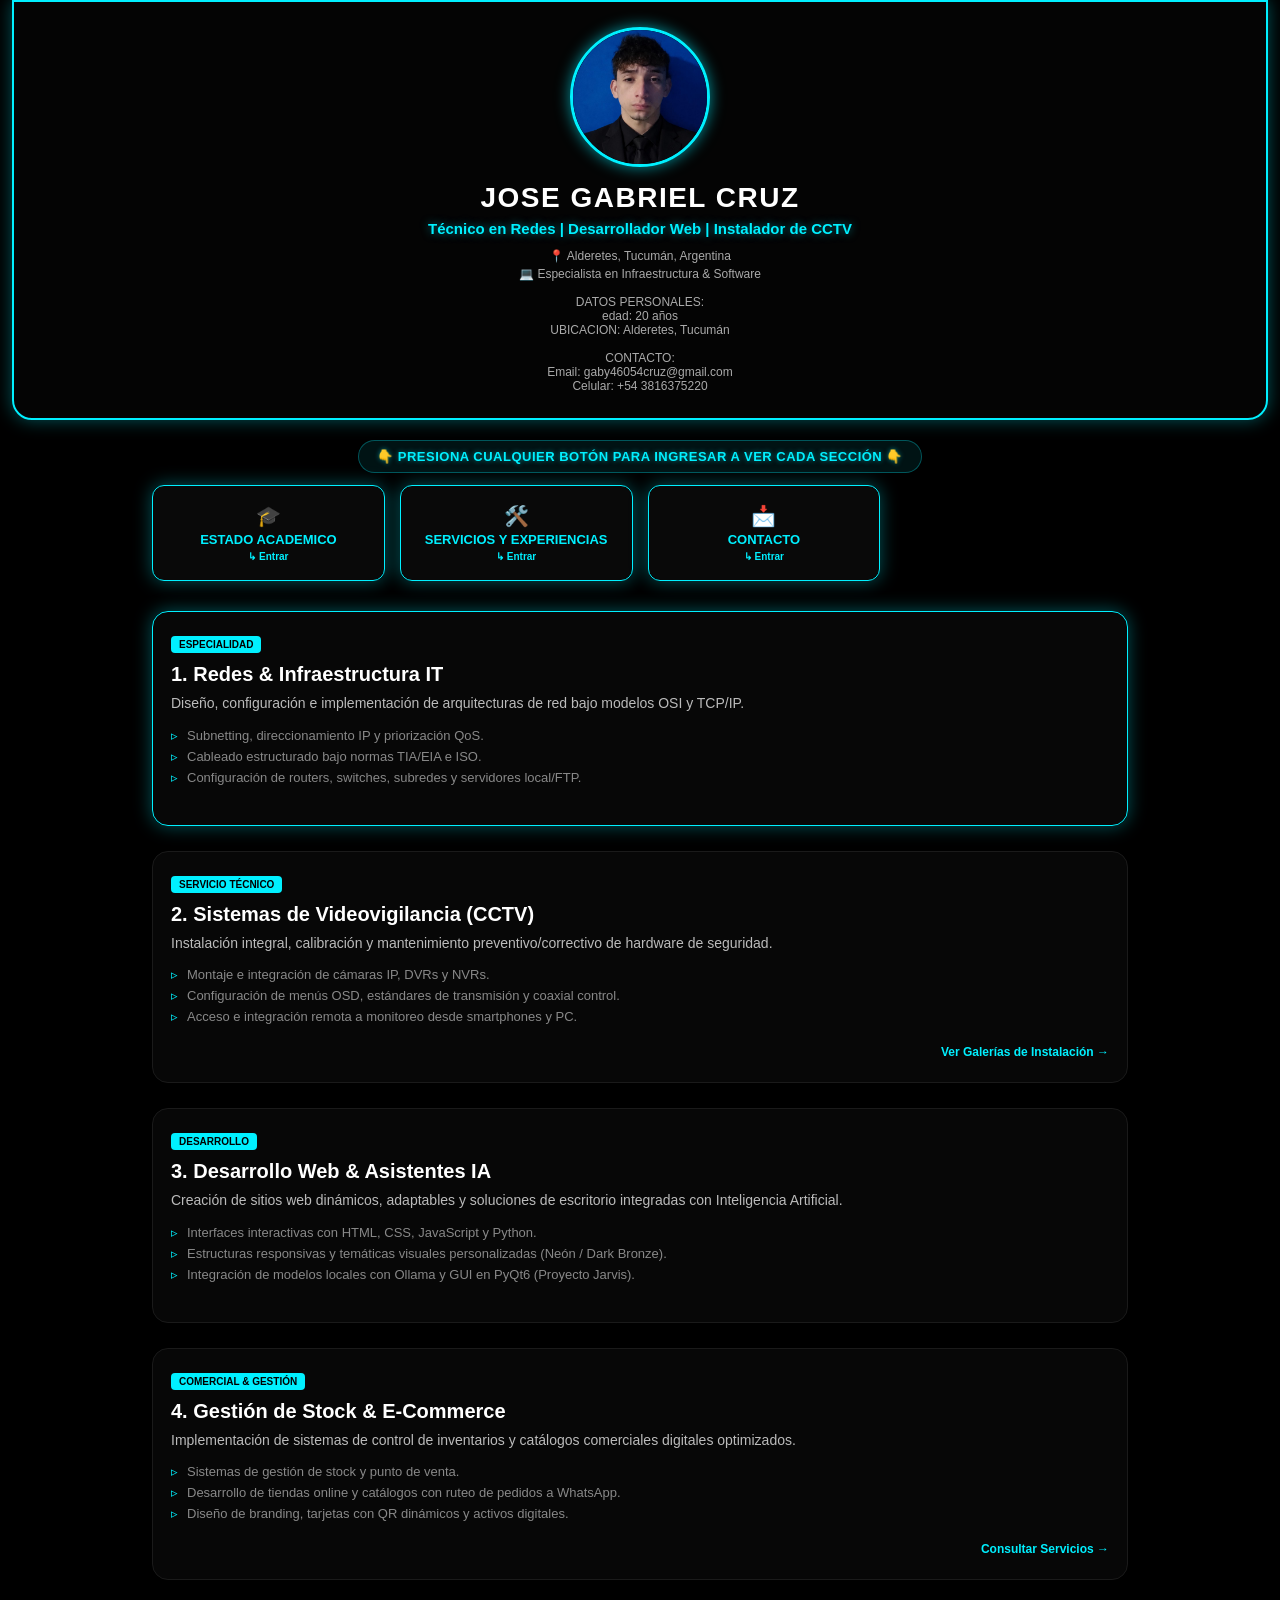
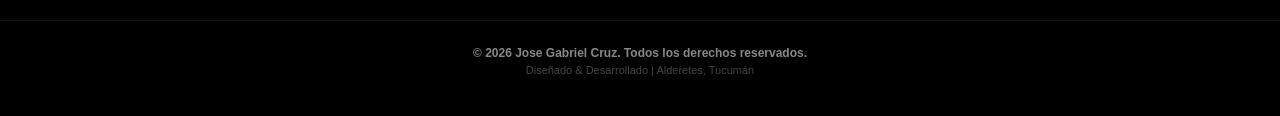
==== index.html @ f77e281f "Add files via upload" ====
<!DOCTYPE html>
<html lang="es">
<head>
    <meta charset="UTF-8">
    <meta name="viewport" content="width=device-width, initial-scale=1.0">
    <title>Jose Gabriel Cruz | Portafolio Técnico</title>
    <link rel="stylesheet" href="inicio.css">
</head>
<body>

    <!-- Marca de agua / Fondo transparente de tu logo -->
    <div class="background-logo"></div>

    <!-- Encabezado Principal / Perfil -->
    <header class="profile-header pulse-neon">
        <div class="profile-avatar-container">
            <img src="w.jpeg" alt="Jose Gabriel Cruz" class="profile-avatar">
        </div>
        <h1 class="profile-name">JOSE GABRIEL CRUZ</h1>
        <p class="profile-tagline">Técnico en Redes | Desarrollador Web | Instalador de CCTV</p>
        
        <div class="profile-details">
            <span class="detail-item">📍 Alderetes, Tucumán, Argentina</span>
            <span class="detail-item">💻 Especialista en Infraestructura & Software <br> <br>
                 DATOS PERSONALES: <br> edad: 20 años  <br> UBICACION: Alderetes, Tucumán <br> <br>
                 CONTACTO: <br> Email:  gaby46054cruz@gmail.com
                 <br>Celular: +54 3816375220
            </span>
        </div>
    </header>

    <!-- MENSAJE INDICATIVO SOBRE LOS BOTONES -->
    <div class="nav-instruction-container">
        <p class="nav-instruction">👇 Presiona cualquier botón para ingresar a ver cada sección 👇</p>
    </div>

    <!-- Navegación con Botones a los Costados (Grid 2x2 para Celular/Móvil) -->
    <nav class="action-buttons-nav">
        <!-- Opciones de Navegación:
             Puedes usar un archivo local (ej: 'experiencias.html') 
             O una URL externa (ej: 'https://wa.me/549XXXXXXXXX' o 'https://linkedin.com/in/tu-perfil')
        -->
        
        <!-- Botón 1: Redes y Telecomunicaciones -->
        <a href="pagina estudio/estudios.html" class="nav-btn pulse-neon">
            <span class="btn-icon">🎓</span>
            <span class="btn-text">ESTADO ACADEMICO</span>
            <span class="btn-arrow">↳ Entrar</span>
        </a>

        <!-- Botón 2: Cámaras y Videovigilancia -->
        <a href="https://serviciosl.netlify.app/" class="nav-btn pulse-neon">
            <span class="btn-icon">🛠️</span>
            <span class="btn-text">SERVICIOS Y EXPERIENCIAS</span>
            <span class="btn-arrow">↳ Entrar</span>
        </a>

       
        <!-- Botón 4: Contacto / Contáctame directamente -->
        <!-- OPCIÓN A (Archivo Local): <a href="contacto.html" class="nav-btn pulse-neon"> -->
        <!-- OPCIÓN B (URL Externa / WhatsApp): <a href="https://wa.me/549381XXXXXXX" target="_blank" class="nav-btn pulse-neon"> -->
        <a href="pagina contacto/contacto.html" class="nav-btn pulse-neon">
            <span class="btn-icon">📩</span>
            <span class="btn-text">CONTACTO</span>
            <span class="btn-arrow">↳ Entrar</span>
        </a>

        
    </nav>

    <!-- Contenedor Principal: 4 Secciones Informativas -->
    <main class="main-content">

        <!-- SECCIÓN 1: Redes & Infraestructura -->
        <section class="info-card pulse-neon">
            <div class="card-badge">Especialidad</div>
            <h2 class="card-title">1. Redes & Infraestructura IT</h2>
            <p class="card-description">
                Diseño, configuración e implementación de arquitecturas de red bajo modelos OSI y TCP/IP.
            </p>
            <ul class="card-list">
                <li>Subnetting, direccionamiento IP y priorización QoS.</li>
                <li>Cableado estructurado bajo normas TIA/EIA e ISO.</li>
                <li>Configuración de routers, switches, subredes y servidores local/FTP.</li>
            </ul>
            <div class="card-action">
               
            </div>
        </section>

        <!-- SECCIÓN 2: CCTV & Seguridad Electrónica -->
        <section class="info-card pulse-neon">
            <div class="card-badge">Servicio Técnico</div>
            <h2 class="card-title">2. Sistemas de Videovigilancia (CCTV)</h2>
            <p class="card-description">
                Instalación integral, calibración y mantenimiento preventivo/correctivo de hardware de seguridad.
            </p>
            <ul class="card-list">
                <li>Montaje e integración de cámaras IP, DVRs y NVRs.</li>
                <li>Configuración de menús OSD, estándares de transmisión y coaxial control.</li>
                <li>Acceso e integración remota a monitoreo desde smartphones y PC.</li>
            </ul>
            <div class="card-action">
                <a href="camaras/camaras.html" class="link-btn">Ver Galerías de Instalación →</a>
            </div>
        </section>

        <!-- SECCIÓN 3: Desarrollo Web & Proyectos IA -->
        <section class="info-card pulse-neon">
            <div class="card-badge">Desarrollo</div>
            <h2 class="card-title">3. Desarrollo Web & Asistentes IA</h2>
            <p class="card-description">
                Creación de sitios web dinámicos, adaptables y soluciones de escritorio integradas con Inteligencia Artificial.
            </p>
            <ul class="card-list">
                <li>Interfaces interactivas con HTML, CSS, JavaScript y Python.</li>
                <li>Estructuras responsivas y temáticas visuales personalizadas (Neón / Dark Bronze).</li>
                <li>Integración de modelos locales con Ollama y GUI en PyQt6 (Proyecto Jarvis).</li>
            </ul>
            <div class="card-action">
                
            </div>
        </section>

        <!-- SECCIÓN 4: Sistemas de Gestión & Soluciones Digitales -->
        <section class="info-card pulse-neon">
            <div class="card-badge">Comercial & Gestión</div>
            <h2 class="card-title">4. Gestión de Stock & E-Commerce</h2>
            <p class="card-description">
                Implementación de sistemas de control de inventarios y catálogos comerciales digitales optimizados.
            </p>
            <ul class="card-list">
                <li>Sistemas de gestión de stock y punto de venta.</li>
                <li>Desarrollo de tiendas online y catálogos con ruteo de pedidos a WhatsApp.</li>
                <li>Diseño de branding, tarjetas con QR dinámicos y activos digitales.</li>
            </ul>
            <div class="card-action">
                <!-- Puedes usar URL interna o externa según prefieras -->
                <a href="https://trabajoweba.netlify.app" class="link-btn">Consultar Servicios →</a>
            </div>
        </section>

    </main>

    <!-- Pie de Página -->
    <footer class="main-footer">
        <p class="footer-copy">&copy; 2026 Jose Gabriel Cruz. Todos los derechos reservados.</p>
        <p class="footer-subtext">Diseñado & Desarrollado | Alderetes, Tucumán</p>
    </footer>

    <script src="inicio.js"></script>
</body>
</html>
---- inicio.css ----
/* RESET GENERAL */
* {
    box-sizing: border-box;
    margin: 0;
    padding: 0;
    font-family: 'Segoe UI', Tahoma, Geneva, Verdana, sans-serif;
}

body {
    background-color: #000000;
    color: #ffffff;
    padding-bottom: 30px;
    overflow-x: hidden;
    position: relative;
    min-height: 100vh;
}

/* MARCA DE AGUA EN EL FONDO */
.background-logo {
    position: fixed;
    top: 0;
    left: 0;
    width: 100%;
    height: 100%;
    background-image: url('tu-logo.png');
    background-repeat: no-repeat;
    background-position: center;
    background-size: 380px;
    opacity: 0.06;
    pointer-events: none;
    z-index: -1;
}

/* PERFIL Y ENCABEZADO */
.profile-header {
    background-color: rgba(5, 5, 5, 0.95);
    border: 2px solid #1a1a1a;
    border-radius: 0 0 20px 20px;
    margin: 0 12px 20px 12px;
    padding: 25px 15px;
    text-align: center;
    backdrop-filter: blur(8px);
    transition: border-color 0.4s ease, box-shadow 0.4s ease;
}

.profile-avatar-container {
    width: 120px;
    height: 120px;
    margin: 0 auto 15px auto;
    border-radius: 50%;
    border: 3px solid #00f0ff;
    box-shadow: 0 0 15px rgba(0, 240, 255, 0.6);
    overflow: hidden;
}

.profile-avatar {
    width: 100%;
    height: 100%;
    object-fit: cover;
}

.profile-name {
    font-size: 22px;
    color: #ffffff;
    letter-spacing: 1.5px;
    font-weight: 900;
    margin-bottom: 6px;
}

.profile-tagline {
    color: #00f0ff;
    font-size: 13px;
    font-weight: 600;
    margin-bottom: 12px;
    text-shadow: 0 0 8px rgba(0, 240, 255, 0.5);
}

.profile-details {
    display: flex;
    flex-direction: column;
    gap: 4px;
    font-size: 12px;
    color: #aaaaaa;
}

/* MENSAJE INDICATIVO SOBRE LOS BOTONES */
.nav-instruction-container {
    text-align: center;
    max-width: 1000px;
    margin: 0 auto 12px auto;
    padding: 0 12px;
}

.nav-instruction {
    display: inline-block;
    color: #00f0ff;
    font-size: 12px;
    font-weight: 700;
    letter-spacing: 0.5px;
    text-transform: uppercase;
    background-color: rgba(0, 240, 255, 0.08);
    border: 1px solid rgba(0, 240, 255, 0.3);
    padding: 6px 14px;
    border-radius: 20px;
    text-shadow: 0 0 5px rgba(0, 240, 255, 0.5);
}

/* NAVEGACIÓN - BOTONES A LOS COSTADOS / GRID PARA MÓVIL */
.action-buttons-nav {
    display: grid;
    grid-template-columns: repeat(2, 1fr);
    gap: 12px;
    padding: 0 12px;
    max-width: 1000px;
    margin: 0 auto 30px auto;
}

.nav-btn {
    display: flex;
    flex-direction: column;
    align-items: center;
    justify-content: center;
    background-color: rgba(10, 10, 10, 0.95);
    border: 1px solid #1a1a1a;
    border-radius: 12px;
    padding: 14px 8px;
    text-decoration: none;
    color: #ffffff;
    transition: all 0.3s ease;
    cursor: pointer;
    position: relative;
    box-shadow: 0 4px 10px rgba(0, 0, 0, 0.5);
}

.nav-btn .btn-icon {
    font-size: 20px;
    margin-bottom: 4px;
}

.nav-btn .btn-text {
    font-size: 12px;
    font-weight: 700;
    color: #00f0ff;
    text-align: center;
}

.nav-btn .btn-arrow {
    font-size: 10px;
    color: #888888;
    margin-top: 4px;
    font-weight: 600;
}

/* CONTENEDOR PRINCIPAL & TARJETAS INFORMATIVAS */
.main-content {
    max-width: 1000px;
    margin: 0 auto;
    padding: 0 12px;
    display: flex;
    flex-direction: column;
    gap: 25px;
}

.info-card {
    background-color: rgba(8, 8, 8, 0.92);
    border: 1px solid #1a1a1a;
    border-radius: 16px;
    padding: 22px 18px;
    backdrop-filter: blur(6px);
    transition: border-color 0.4s ease, box-shadow 0.4s ease, transform 0.3s ease;
}

.card-badge {
    display: inline-block;
    background-color: #00f0ff;
    color: #000000;
    font-weight: 800;
    font-size: 10px;
    padding: 3px 8px;
    border-radius: 4px;
    text-transform: uppercase;
    margin-bottom: 10px;
}

.card-title {
    font-size: 18px;
    color: #ffffff;
    margin-bottom: 8px;
}

.card-description {
    font-size: 13px;
    color: #bbbbbb;
    line-height: 1.4;
    margin-bottom: 14px;
}

.card-list {
    list-style: none;
    margin-bottom: 18px;
}

.card-list li {
    font-size: 12px;
    color: #888888;
    margin-bottom: 6px;
    position: relative;
    padding-left: 16px;
}

.card-list li::before {
    content: "▹";
    position: absolute;
    left: 0;
    color: #00f0ff;
}

.card-action {
    text-align: right;
}

.link-btn {
    display: inline-block;
    color: #00f0ff;
    text-decoration: none;
    font-size: 12px;
    font-weight: 700;
    border-bottom: 1px solid transparent;
    transition: border-color 0.3s ease, text-shadow 0.3s ease;
}

.link-btn:hover {
    border-bottom-color: #00f0ff;
    text-shadow: 0 0 8px rgba(0, 240, 255, 0.8);
}

/* EFECTOS NEÓN EN HOVER (PC) Y SCROLL/SLIDE (CELULAR) */
.pulse-neon.active-glow {
    border-color: #00f0ff !important;
    box-shadow: 0 0 18px rgba(0, 240, 255, 0.35) !important;
}

.nav-btn.active-glow .btn-arrow {
    color: #00f0ff;
}

@media (hover: hover) {
    .pulse-neon:hover {
        border-color: #00f0ff;
        box-shadow: 0 0 20px rgba(0, 240, 255, 0.4);
        transform: translateY(-2px);
    }

    .nav-btn:hover .btn-arrow {
        color: #00f0ff;
    }
}

/* ADAPTACIONES PANTALLAS MÁS GRANDES (PC / TABLET) */
@media (min-width: 768px) {
    .profile-name { font-size: 28px; }
    .profile-tagline { font-size: 15px; }
    .profile-avatar-container { width: 140px; height: 140px; }
    .nav-instruction { font-size: 13px; padding: 8px 18px; }
    .action-buttons-nav { grid-template-columns: repeat(4, 1fr); gap: 15px; }
    .nav-btn { padding: 18px 10px; }
    .nav-btn .btn-text { font-size: 13px; }
    .card-title { font-size: 20px; }
    .card-description { font-size: 14px; }
    .card-list li { font-size: 13px; }
    .background-logo { background-size: 550px; }
}

/* PIE DE PÁGINA */
.main-footer {
    text-align: center;
    padding: 25px 15px 10px 15px;
    margin-top: 40px;
    border-top: 1px solid #151515;
}

.footer-copy {
    color: #888888;
    font-size: 12px;
    font-weight: 600;
    margin-bottom: 4px;
}

.footer-subtext {
    color: #444444;
    font-size: 11px;
}
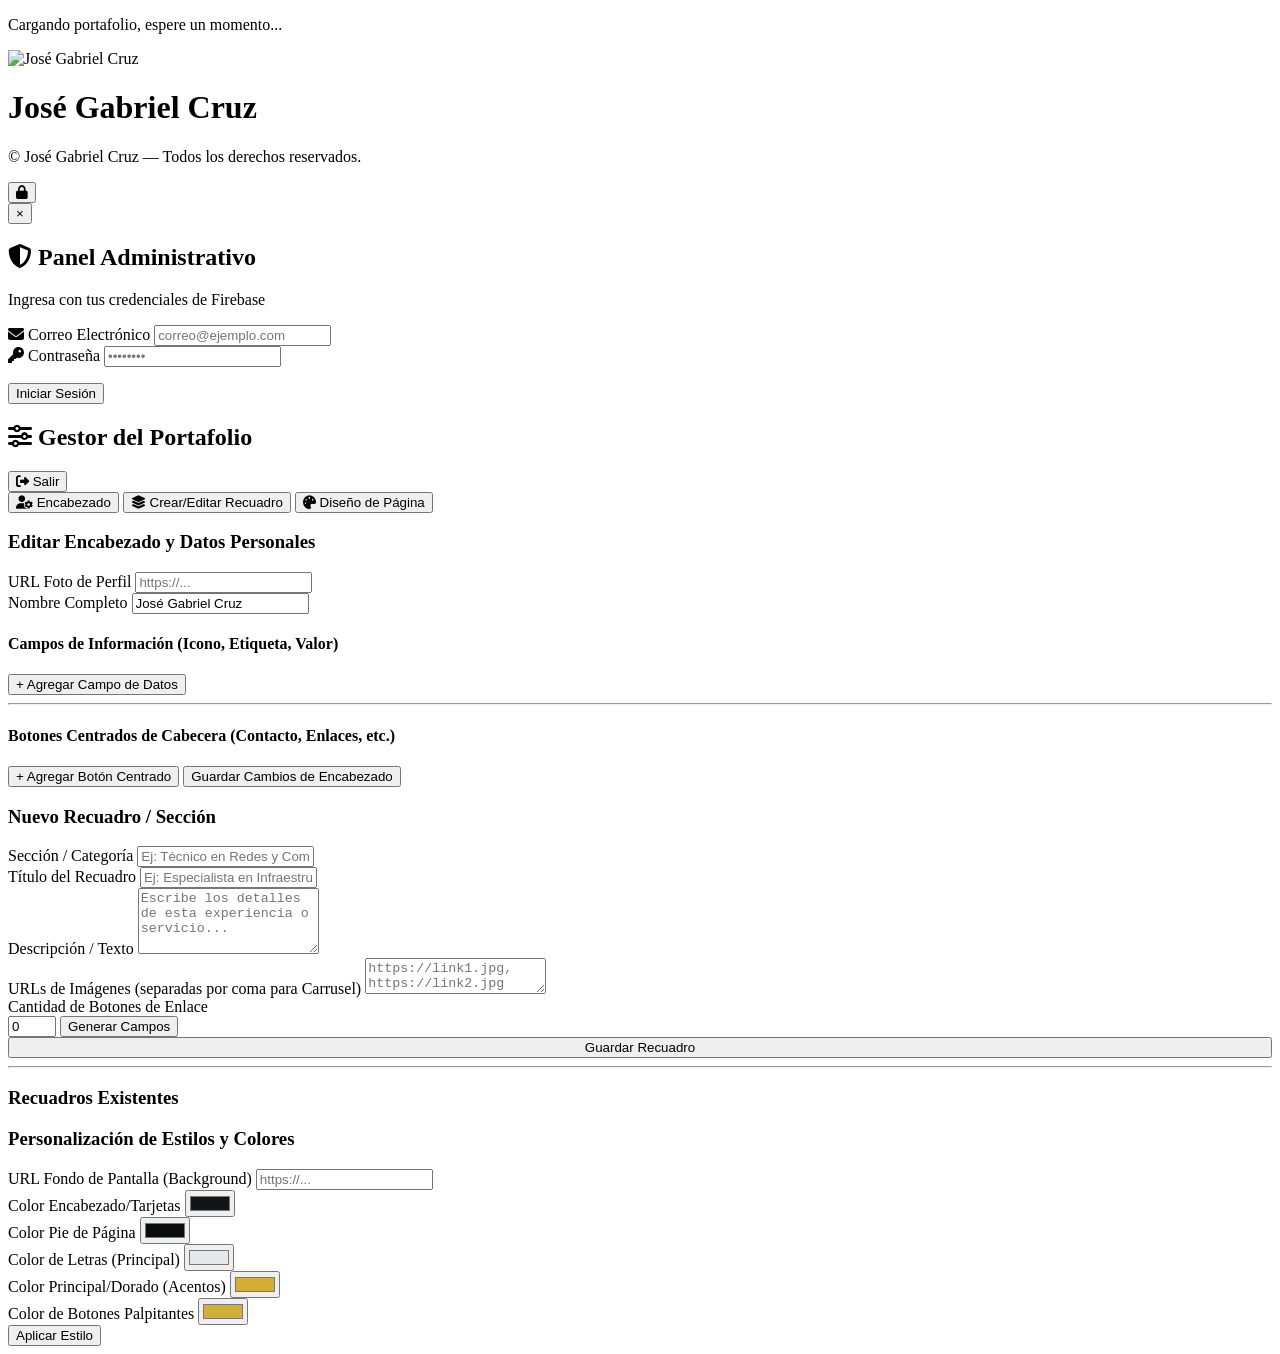
==== commit 8b95e847: "Update index.html" ====
--- a/index.html
+++ b/index.html
@@ -1,153 +1,218 @@
 <!DOCTYPE html>
 <html lang="es">
 <head>
-    <meta charset="UTF-8">
-    <meta name="viewport" content="width=device-width, initial-scale=1.0">
-    <title>Jose Gabriel Cruz | Portafolio Técnico</title>
-    <link rel="stylesheet" href="inicio.css">
+  <meta charset="UTF-8">
+  <meta name="viewport" content="width=device-width, initial-scale=1.0">
+  <title>Portafolio | José Gabriel Cruz</title>
+  <link rel="stylesheet" href="portafolio.css">
+  <!-- Google Fonts -->
+  <link rel="preconnect" href="https://fonts.googleapis.com">
+  <link rel="preconnect" href="https://fonts.gstatic.com" crossorigin>
+  <link href="https://fonts.googleapis.com/css2?family=Cinzel:wght@500;700&family=Plus+Jakarta+Sans:wght@300;400;500;600;700&display=swap" rel="stylesheet">
+  <!-- FontAwesome for Icons -->
+  <link rel="stylesheet" href="https://cdnjs.cloudflare.com/ajax/libs/font-awesome/6.4.0/css/all.min.css">
 </head>
-<body>
-
-    <!-- Marca de agua / Fondo transparente de tu logo -->
-    <div class="background-logo"></div>
-
-    <!-- Encabezado Principal / Perfil -->
-    <header class="profile-header pulse-neon">
-        <div class="profile-avatar-container">
-            <img src="w.jpeg" alt="Jose Gabriel Cruz" class="profile-avatar">
+<body id="body-bg">
+  
+  <!-- PANTALLA DE CARGA DE ALTA PRIORIDAD -->
+  <div id="loader-screen" class="loader-screen">
+    <div class="spinner-gold"></div>
+    <p class="loader-text">Cargando portafolio, espere un momento...</p>
+  </div>
+
+  <div class="overlay"></div>
+
+  <!-- NAVEGACIÓN SUPERIOR POR SECCIONES -->
+  <nav class="nav-bar" id="top-nav">
+    <div class="nav-container" id="nav-container">
+      <!-- Se puebla dinámicamente -->
+    </div>
+  </nav>
+
+  <main class="main-container">
+    <!-- SECCIÓN ENCABEZADO Y PERFIL -->
+    <header class="header-section">
+      <div class="profile-photo-wrapper">
+        <div class="gold-ring"></div>
+        <img id="profile-img" src="https://via.placeholder.com/160" alt="José Gabriel Cruz">
+      </div>
+
+      <h1 class="profile-name" id="user-name">José Gabriel Cruz</h1>
+
+      <!-- ENCUADRE DE DATOS PERSONALES -->
+      <div class="info-card" id="info-card">
+        <div class="info-grid" id="info-grid">
+          <!-- Datos dinámicos -->
         </div>
-        <h1 class="profile-name">JOSE GABRIEL CRUZ</h1>
-        <p class="profile-tagline">Técnico en Redes | Desarrollador Web | Instalador de CCTV</p>
-        
-        <div class="profile-details">
-            <span class="detail-item">📍 Alderetes, Tucumán, Argentina</span>
-            <span class="detail-item">💻 Especialista en Infraestructura & Software <br> <br>
-                 DATOS PERSONALES: <br> edad: 20 años  <br> UBICACION: Alderetes, Tucumán <br> <br>
-                 CONTACTO: <br> Email:  gaby46054cruz@gmail.com
-                 <br>Celular: +54 3816375220
-            </span>
+      </div>
+
+      <!-- BOTONES DE CABECERA CENTRADOS (ENTRE DATOS Y CONTENIDO) -->
+      <div class="header-quick-buttons" id="header-quick-buttons">
+        <!-- Se generan dinámicamente -->
+      </div>
+    </header>
+
+    <!-- SECCIONES DE RECUADROS / CONTENIDO DINÁMICO -->
+    <section class="content-sections" id="dynamic-sections">
+      <!-- Se generan dinámicamente según Firebase -->
+    </section>
+  </main>
+
+  <!-- PIE DE PÁGINA -->
+  <footer class="main-footer" id="main-footer">
+    <p>&copy; <span id="year"></span> José Gabriel Cruz — Todos los derechos reservados.</p>
+  </footer>
+
+  <!-- BOTÓN CANDADO PARA PANEL ADM -->
+  <button id="admin-trigger-btn" class="lock-btn" title="Acceso Administrativo">
+    <i class="fa-solid fa-lock"></i>
+  </button>
+
+  <!-- MODAL AUTENTICACIÓN FIREBASE -->
+  <div class="modal" id="login-modal">
+    <div class="modal-content auth-box">
+      <button class="close-modal" id="close-login">&times;</button>
+      <h2 class="modal-title"><i class="fa-solid fa-shield-halved"></i> Panel Administrativo</h2>
+      <p class="modal-subtitle">Ingresa con tus credenciales de Firebase</p>
+      <form id="login-form">
+        <div class="form-group">
+          <label><i class="fa-solid fa-envelope"></i> Correo Electrónico</label>
+          <input type="email" id="login-email" required placeholder="correo@ejemplo.com">
         </div>
-    </header>
-
-    <!-- MENSAJE INDICATIVO SOBRE LOS BOTONES -->
-    <div class="nav-instruction-container">
-        <p class="nav-instruction">👇 Presiona cualquier botón para ingresar a ver cada sección 👇</p>
+        <div class="form-group">
+          <label><i class="fa-solid fa-key"></i> Contraseña</label>
+          <input type="password" id="login-password" required placeholder="••••••••">
+        </div>
+        <p id="login-error" class="error-msg"></p>
+        <button type="submit" class="btn btn-gold w-100">Iniciar Sesión</button>
+      </form>
     </div>
-
-    <!-- Navegación con Botones a los Costados (Grid 2x2 para Celular/Móvil) -->
-    <nav class="action-buttons-nav">
-        <!-- Opciones de Navegación:
-             Puedes usar un archivo local (ej: 'experiencias.html') 
-             O una URL externa (ej: 'https://wa.me/549XXXXXXXXX' o 'https://linkedin.com/in/tu-perfil')
-        -->
-        
-        <!-- Botón 1: Redes y Telecomunicaciones -->
-        <a href="pagina estudio/estudios.html" class="nav-btn pulse-neon">
-            <span class="btn-icon">🎓</span>
-            <span class="btn-text">ESTADO ACADEMICO</span>
-            <span class="btn-arrow">↳ Entrar</span>
-        </a>
-
-        <!-- Botón 2: Cámaras y Videovigilancia -->
-        <a href="https://serviciosl.netlify.app/" class="nav-btn pulse-neon">
-            <span class="btn-icon">🛠️</span>
-            <span class="btn-text">SERVICIOS Y EXPERIENCIAS</span>
-            <span class="btn-arrow">↳ Entrar</span>
-        </a>
-
-       
-        <!-- Botón 4: Contacto / Contáctame directamente -->
-        <!-- OPCIÓN A (Archivo Local): <a href="contacto.html" class="nav-btn pulse-neon"> -->
-        <!-- OPCIÓN B (URL Externa / WhatsApp): <a href="https://wa.me/549381XXXXXXX" target="_blank" class="nav-btn pulse-neon"> -->
-        <a href="pagina contacto/contacto.html" class="nav-btn pulse-neon">
-            <span class="btn-icon">📩</span>
-            <span class="btn-text">CONTACTO</span>
-            <span class="btn-arrow">↳ Entrar</span>
-        </a>
-
-        
-    </nav>
-
-    <!-- Contenedor Principal: 4 Secciones Informativas -->
-    <main class="main-content">
-
-        <!-- SECCIÓN 1: Redes & Infraestructura -->
-        <section class="info-card pulse-neon">
-            <div class="card-badge">Especialidad</div>
-            <h2 class="card-title">1. Redes & Infraestructura IT</h2>
-            <p class="card-description">
-                Diseño, configuración e implementación de arquitecturas de red bajo modelos OSI y TCP/IP.
-            </p>
-            <ul class="card-list">
-                <li>Subnetting, direccionamiento IP y priorización QoS.</li>
-                <li>Cableado estructurado bajo normas TIA/EIA e ISO.</li>
-                <li>Configuración de routers, switches, subredes y servidores local/FTP.</li>
-            </ul>
-            <div class="card-action">
-               
-            </div>
-        </section>
-
-        <!-- SECCIÓN 2: CCTV & Seguridad Electrónica -->
-        <section class="info-card pulse-neon">
-            <div class="card-badge">Servicio Técnico</div>
-            <h2 class="card-title">2. Sistemas de Videovigilancia (CCTV)</h2>
-            <p class="card-description">
-                Instalación integral, calibración y mantenimiento preventivo/correctivo de hardware de seguridad.
-            </p>
-            <ul class="card-list">
-                <li>Montaje e integración de cámaras IP, DVRs y NVRs.</li>
-                <li>Configuración de menús OSD, estándares de transmisión y coaxial control.</li>
-                <li>Acceso e integración remota a monitoreo desde smartphones y PC.</li>
-            </ul>
-            <div class="card-action">
-                <a href="camaras/camaras.html" class="link-btn">Ver Galerías de Instalación →</a>
-            </div>
-        </section>
-
-        <!-- SECCIÓN 3: Desarrollo Web & Proyectos IA -->
-        <section class="info-card pulse-neon">
-            <div class="card-badge">Desarrollo</div>
-            <h2 class="card-title">3. Desarrollo Web & Asistentes IA</h2>
-            <p class="card-description">
-                Creación de sitios web dinámicos, adaptables y soluciones de escritorio integradas con Inteligencia Artificial.
-            </p>
-            <ul class="card-list">
-                <li>Interfaces interactivas con HTML, CSS, JavaScript y Python.</li>
-                <li>Estructuras responsivas y temáticas visuales personalizadas (Neón / Dark Bronze).</li>
-                <li>Integración de modelos locales con Ollama y GUI en PyQt6 (Proyecto Jarvis).</li>
-            </ul>
-            <div class="card-action">
-                
-            </div>
-        </section>
-
-        <!-- SECCIÓN 4: Sistemas de Gestión & Soluciones Digitales -->
-        <section class="info-card pulse-neon">
-            <div class="card-badge">Comercial & Gestión</div>
-            <h2 class="card-title">4. Gestión de Stock & E-Commerce</h2>
-            <p class="card-description">
-                Implementación de sistemas de control de inventarios y catálogos comerciales digitales optimizados.
-            </p>
-            <ul class="card-list">
-                <li>Sistemas de gestión de stock y punto de venta.</li>
-                <li>Desarrollo de tiendas online y catálogos con ruteo de pedidos a WhatsApp.</li>
-                <li>Diseño de branding, tarjetas con QR dinámicos y activos digitales.</li>
-            </ul>
-            <div class="card-action">
-                <!-- Puedes usar URL interna o externa según prefieras -->
-                <a href="https://trabajoweba.netlify.app" class="link-btn">Consultar Servicios →</a>
-            </div>
-        </section>
-
-    </main>
-
-    <!-- Pie de Página -->
-    <footer class="main-footer">
-        <p class="footer-copy">&copy; 2026 Jose Gabriel Cruz. Todos los derechos reservados.</p>
-        <p class="footer-subtext">Diseñado & Desarrollado | Alderetes, Tucumán</p>
-    </footer>
-
-    <script src="inicio.js"></script>
+  </div>
+
+  <!-- PANEL DE ADMINISTRACIÓN PRINCIPAL -->
+  <div class="modal" id="admin-panel">
+    <div class="modal-content admin-box">
+      <div class="admin-header">
+        <h2><i class="fa-solid fa-sliders"></i> Gestor del Portafolio</h2>
+        <button id="logout-btn" class="btn btn-danger-outline"><i class="fa-solid fa-right-from-bracket"></i> Salir</button>
+      </div>
+
+      <!-- BOTONES DE PESTAÑA EN FILA -->
+      <div class="admin-nav-tabs">
+        <button class="tab-btn active" data-tab="tab-profile"><i class="fa-solid fa-user-gear"></i> Encabezado</button>
+        <button class="tab-btn" data-tab="tab-boxes"><i class="fa-solid fa-layer-group"></i> Crear/Editar Recuadro</button>
+        <button class="tab-btn" data-tab="tab-style"><i class="fa-solid fa-palette"></i> Diseño de Página</button>
+      </div>
+
+      <!-- TAB 1: ENCABEZADO -->
+      <div class="tab-content active" id="tab-profile">
+        <h3>Editar Encabezado y Datos Personales</h3>
+        <form id="profile-form">
+          <div class="form-group">
+            <label>URL Foto de Perfil</label>
+            <input type="url" id="edit-profile-img" placeholder="https://...">
+          </div>
+          <div class="form-group">
+            <label>Nombre Completo</label>
+            <input type="text" id="edit-profile-name" value="José Gabriel Cruz">
+          </div>
+
+          <h4>Campos de Información (Icono, Etiqueta, Valor)</h4>
+          <div id="personal-fields-container"></div>
+          <button type="button" id="add-field-btn" class="btn btn-secondary-outline">+ Agregar Campo de Datos</button>
+
+          <hr class="divider">
+
+          <h4>Botones Centrados de Cabecera (Contacto, Enlaces, etc.)</h4>
+          <div id="header-buttons-container"></div>
+          <button type="button" id="add-header-btn" class="btn btn-secondary-outline">+ Agregar Botón Centrado</button>
+
+          <button type="submit" class="btn btn-gold mt-20">Guardar Cambios de Encabezado</button>
+        </form>
+      </div>
+
+      <!-- TAB 2: CREAR Y GESTIONAR RECUADROS -->
+      <div class="tab-content" id="tab-boxes">
+        <h3 id="box-form-title">Nuevo Recuadro / Sección</h3>
+        <form id="box-form">
+          <input type="hidden" id="editing-box-index" value="-1">
+          <div class="form-group">
+            <label>Sección / Categoría</label>
+            <input type="text" id="box-section" required placeholder="Ej: Técnico en Redes y Computación, Desarrollo Web, etc.">
+          </div>
+          <div class="form-group">
+            <label>Título del Recuadro</label>
+            <input type="text" id="box-title" required placeholder="Ej: Especialista en Infraestructura y CCTV">
+          </div>
+          <div class="form-group">
+            <label>Descripción / Texto</label>
+            <textarea id="box-desc" rows="4" placeholder="Escribe los detalles de esta experiencia o servicio..."></textarea>
+          </div>
+          <div class="form-group">
+            <label>URLs de Imágenes (separadas por coma para Carrusel)</label>
+            <textarea id="box-images" rows="2" placeholder="https://link1.jpg, https://link2.jpg"></textarea>
+          </div>
+
+          <div class="form-group">
+            <label>Cantidad de Botones de Enlace</label>
+            <div class="inline-input">
+              <input type="number" id="box-btn-count" min="0" max="10" value="0">
+              <button type="button" id="gen-buttons-btn" class="btn btn-secondary-outline">Generar Campos</button>
+            </div>
+          </div>
+
+          <div id="dynamic-buttons-inputs"></div>
+
+          <div style="display: flex; gap: 10px;" class="mt-20">
+            <button type="submit" id="save-box-btn" class="btn btn-gold" style="flex: 1;">Guardar Recuadro</button>
+            <button type="button" id="cancel-edit-box-btn" class="btn btn-secondary-outline" style="display: none;">Cancelar Edición</button>
+          </div>
+        </form>
+
+        <hr class="divider">
+        <h3>Recuadros Existentes</h3>
+        <div id="admin-boxes-list"></div>
+      </div>
+
+      <!-- TAB 3: DISEÑO DE PÁGINA -->
+      <div class="tab-content" id="tab-style">
+        <h3>Personalización de Estilos y Colores</h3>
+        <form id="style-form">
+          <div class="form-group">
+            <label>URL Fondo de Pantalla (Background)</label>
+            <input type="url" id="style-bg-url" placeholder="https://...">
+          </div>
+          <div class="form-group grid-2">
+            <div>
+              <label>Color Encabezado/Tarjetas</label>
+              <input type="color" id="style-card-bg" value="#12141a">
+            </div>
+            <div>
+              <label>Color Pie de Página</label>
+              <input type="color" id="style-footer-bg" value="#0a0b0e">
+            </div>
+          </div>
+          <div class="form-group grid-2">
+            <div>
+              <label>Color de Letras (Principal)</label>
+              <input type="color" id="style-text-color" value="#e6e8ec">
+            </div>
+            <div>
+              <label>Color Principal/Dorado (Acentos)</label>
+              <input type="color" id="style-gold-color" value="#d4af37">
+            </div>
+          </div>
+          <div class="form-group">
+            <label>Color de Botones Palpitantes</label>
+            <input type="color" id="style-btn-color" value="#d4af37">
+          </div>
+
+          <button type="submit" class="btn btn-gold mt-20">Aplicar Estilo</button>
+        </form>
+      </div>
+    </div>
+  </div>
+
+  <script type="module" src="portafolio.js"></script>
 </body>
-</html>+</html>
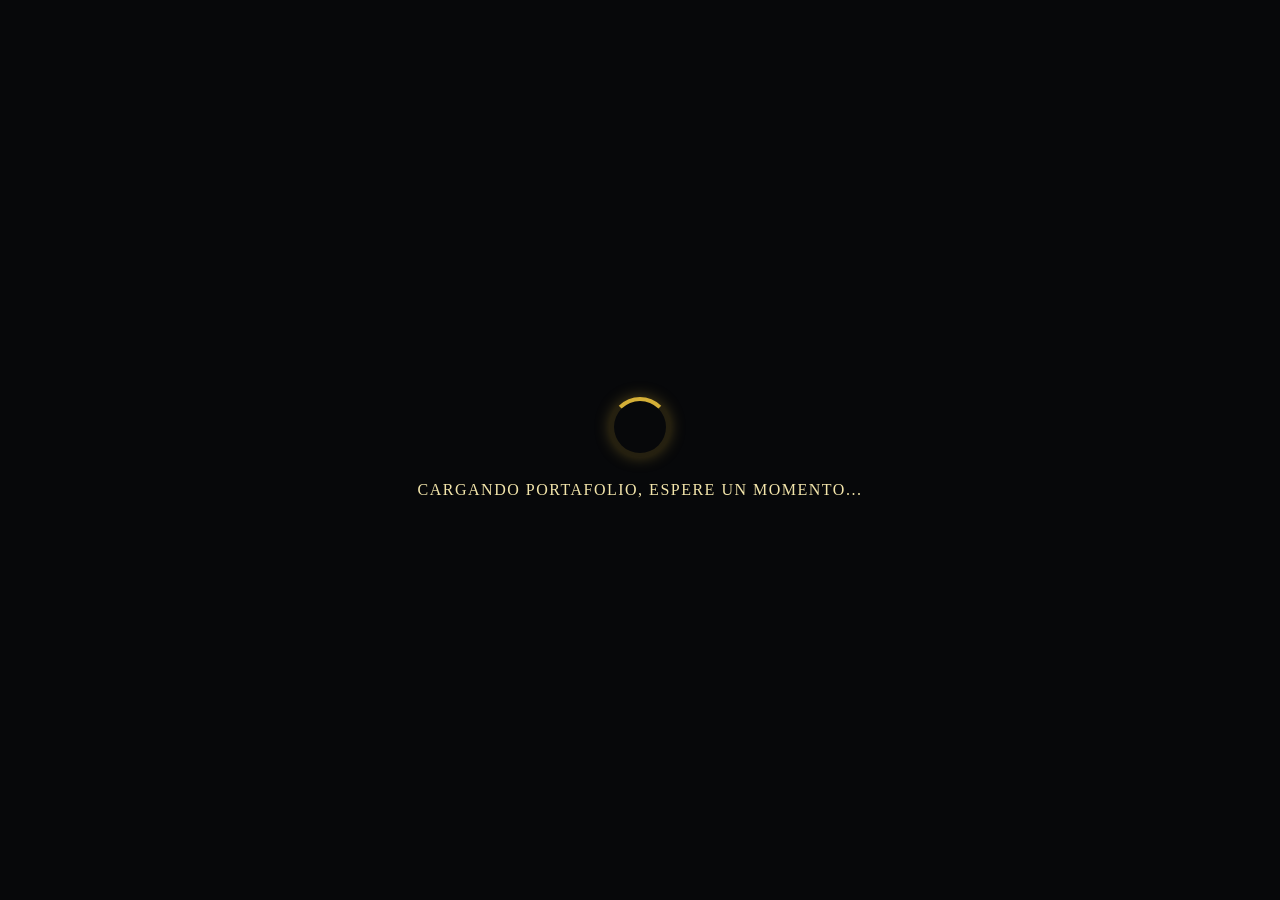
==== commit f5c8494e: "Update index.html" ====
--- a/index.html
+++ b/index.html
@@ -4,7 +4,7 @@
   <meta charset="UTF-8">
   <meta name="viewport" content="width=device-width, initial-scale=1.0">
   <title>Portafolio | José Gabriel Cruz</title>
-  <link rel="stylesheet" href="portafolio.css">
+  <link rel="stylesheet" href="inicio.css">
   <!-- Google Fonts -->
   <link rel="preconnect" href="https://fonts.googleapis.com">
   <link rel="preconnect" href="https://fonts.gstatic.com" crossorigin>
--- a/inicio.css
+++ b/inicio.css
@@ -0,0 +1,637 @@
+:root {
+  --bg-dark: #0a0c10;
+  --card-bg: rgba(18, 20, 26, 0.85);
+  --gold: #d4af37;
+  --gold-glow: rgba(212, 175, 55, 0.35);
+  --gold-light: #f3e5ab;
+  --text-main: #e6e8ec;
+  --text-muted: #9aa0a6;
+  --border-gold: rgba(212, 175, 55, 0.3);
+  --footer-bg: #07080a;
+  --font-serif: 'Cinzel', Georgia, serif;
+  --font-sans: 'Plus Jakarta Sans', system-ui, -apple-system, sans-serif;
+}
+
+* {
+  box-sizing: border-box;
+  margin: 0;
+  padding: 0;
+}
+
+body {
+  background-color: var(--bg-dark);
+  background-attachment: fixed;
+  background-size: cover;
+  background-position: center;
+  color: var(--text-main);
+  font-family: var(--font-sans);
+  min-height: 100vh;
+  position: relative;
+  line-height: 1.6;
+}
+
+/* ESCONDER CONTENIDO HASTA QUE CARGUE FIREBASE */
+.main-container, .nav-bar, .main-footer, .lock-btn {
+  opacity: 0;
+  transition: opacity 0.6s ease-in-out;
+}
+
+body.loaded .main-container, 
+body.loaded .nav-bar, 
+body.loaded .main-footer, 
+body.loaded .lock-btn {
+  opacity: 1;
+}
+
+/* PANTALLA DE CARGA (LOADER SCREEN) */
+.loader-screen {
+  position: fixed;
+  inset: 0;
+  background-color: #07080a;
+  z-index: 99999;
+  display: flex;
+  flex-direction: column;
+  align-items: center;
+  justify-content: center;
+  gap: 20px;
+  transition: opacity 0.5s ease, visibility 0.5s ease;
+}
+
+.loader-screen.hidden {
+  opacity: 0;
+  visibility: hidden;
+  pointer-events: none;
+}
+
+.spinner-gold {
+  width: 60px;
+  height: 60px;
+  border: 4px solid rgba(212, 175, 55, 0.15);
+  border-top: 4px solid var(--gold);
+  border-radius: 50%;
+  animation: spin 1s linear infinite;
+  box-shadow: 0 0 15px var(--gold-glow);
+}
+
+.loader-text {
+  color: var(--gold-light);
+  font-family: var(--font-serif);
+  font-size: 1rem;
+  letter-spacing: 1.5px;
+  text-transform: uppercase;
+}
+
+@keyframes spin {
+  0% { transform: rotate(0deg); }
+  100% { transform: rotate(360deg); }
+}
+
+.overlay {
+  position: fixed;
+  inset: 0;
+  background: radial-gradient(circle at center, rgba(10, 12, 16, 0.4) 0%, rgba(5, 6, 8, 0.85) 100%);
+  pointer-events: none;
+  z-index: 0;
+}
+
+.main-container {
+  position: relative;
+  z-index: 1;
+  max-width: 1100px;
+  margin: 0 auto;
+  padding: 40px 20px 80px 20px;
+}
+
+/* NAVEGACIÓN SUPERIOR */
+.nav-bar {
+  position: sticky;
+  top: 0;
+  z-index: 100;
+  background: rgba(10, 12, 16, 0.85);
+  backdrop-filter: blur(12px);
+  border-bottom: 1px solid var(--border-gold);
+  padding: 12px 20px;
+}
+
+.nav-container {
+  max-width: 1100px;
+  margin: 0 auto;
+  display: flex;
+  gap: 15px;
+  overflow-x: auto;
+  white-space: nowrap;
+  scrollbar-width: thin;
+  scrollbar-color: var(--gold) transparent;
+}
+
+.nav-link {
+  color: var(--text-muted);
+  text-decoration: none;
+  font-size: 0.9rem;
+  font-weight: 500;
+  padding: 6px 14px;
+  border-radius: 20px;
+  border: 1px solid transparent;
+  transition: all 0.3s ease;
+  text-transform: uppercase;
+  letter-spacing: 1px;
+}
+
+.nav-link:hover, .nav-link.active {
+  color: var(--gold-light);
+  border-color: var(--gold);
+  background: rgba(212, 175, 55, 0.1);
+}
+
+/* ENCABEZADO Y FOTO */
+.header-section {
+  display: flex;
+  flex-direction: column;
+  align-items: center;
+  margin-top: 20px;
+  margin-bottom: 40px;
+  text-align: center;
+}
+
+.profile-photo-wrapper {
+  position: relative;
+  width: 170px;
+  height: 170px;
+  margin-bottom: 25px;
+}
+
+.profile-photo-wrapper img {
+  width: 100%;
+  height: 100%;
+  object-fit: cover;
+  border-radius: 50%;
+  border: 4px solid var(--gold);
+  box-shadow: 0 0 25px var(--gold-glow);
+  position: relative;
+  z-index: 2;
+}
+
+.gold-ring {
+  position: absolute;
+  inset: -8px;
+  border-radius: 50%;
+  border: 1px dashed var(--gold);
+  animation: rotateRing 20s linear infinite;
+}
+
+@keyframes rotateRing {
+  from { transform: rotate(0deg); }
+  to { transform: rotate(360deg); }
+}
+
+.profile-name {
+  font-family: var(--font-serif);
+  font-size: 2.4rem;
+  font-weight: 700;
+  color: #ffffff;
+  letter-spacing: 2px;
+  margin-bottom: 20px;
+  text-shadow: 0 2px 10px rgba(0,0,0,0.7);
+}
+
+/* ENCUADRE DE DATOS */
+.info-card {
+  background: var(--card-bg);
+  backdrop-filter: blur(10px);
+  border: 1px solid var(--border-gold);
+  border-radius: 12px;
+  padding: 25px 30px;
+  width: 100%;
+  max-width: 850px;
+  box-shadow: 0 10px 30px rgba(0,0,0,0.5);
+}
+
+.info-grid {
+  display: grid;
+  grid-template-columns: repeat(2, 1fr);
+  gap: 18px 30px;
+  text-align: left;
+}
+
+.info-item {
+  display: flex;
+  align-items: center;
+  gap: 12px;
+  font-size: 0.95rem;
+}
+
+.info-item i {
+  color: var(--gold);
+  font-size: 1.1rem;
+  width: 20px;
+  text-align: center;
+}
+
+.info-item strong {
+  color: var(--text-muted);
+  font-weight: 500;
+}
+
+.info-item span, .info-item a {
+  color: var(--text-main);
+  text-decoration: none;
+}
+
+.info-item a:hover {
+  color: var(--gold-light);
+  text-decoration: underline;
+}
+
+/* BOTONES CENTRADOS EN CABECERA */
+.header-quick-buttons {
+  display: flex;
+  flex-wrap: wrap;
+  justify-content: center;
+  gap: 15px;
+  margin-top: 25px;
+  width: 100%;
+  max-width: 850px;
+}
+
+.btn-header-custom {
+  background: linear-gradient(135deg, rgba(212, 175, 55, 0.25), rgba(212, 175, 55, 0.08));
+  border: 1px solid var(--gold);
+  color: var(--gold-light);
+  padding: 10px 22px;
+  border-radius: 25px;
+  text-decoration: none;
+  font-weight: 600;
+  font-size: 0.95rem;
+  letter-spacing: 0.5px;
+  transition: all 0.3s ease;
+  animation: pulseGold 2.5s infinite;
+  display: inline-flex;
+  align-items: center;
+  gap: 8px;
+}
+
+.btn-header-custom:hover {
+  background: var(--gold);
+  color: #000000;
+  box-shadow: 0 0 20px var(--gold);
+  transform: translateY(-2px);
+}
+
+/* SECCIONES DINÁMICAS */
+.content-sections {
+  display: flex;
+  flex-direction: column;
+  gap: 40px;
+}
+
+.section-block {
+  background: var(--card-bg);
+  backdrop-filter: blur(10px);
+  border: 1px solid var(--border-gold);
+  border-radius: 14px;
+  padding: 30px;
+  box-shadow: 0 10px 30px rgba(0,0,0,0.4);
+}
+
+.section-title {
+  font-family: var(--font-serif);
+  font-size: 1.6rem;
+  color: var(--gold);
+  border-bottom: 2px solid var(--border-gold);
+  padding-bottom: 10px;
+  margin-bottom: 20px;
+  letter-spacing: 1px;
+}
+
+.box-item {
+  margin-bottom: 25px;
+}
+
+.box-item:last-child {
+  margin-bottom: 0;
+}
+
+.box-title {
+  font-size: 1.25rem;
+  color: #ffffff;
+  margin-bottom: 10px;
+}
+
+.box-desc {
+  color: var(--text-muted);
+  font-size: 1rem;
+  margin-bottom: 20px;
+  white-space: pre-line;
+}
+
+/* BOTONES PALPITANTES EN RECUADROS */
+.buttons-grid {
+  display: grid;
+  grid-template-columns: repeat(2, 1fr);
+  gap: 15px;
+  margin-top: 20px;
+}
+
+.btn-pulsing {
+  background: linear-gradient(135deg, rgba(212, 175, 55, 0.2), rgba(212, 175, 55, 0.05));
+  border: 1px solid var(--gold);
+  color: var(--gold-light);
+  padding: 12px 20px;
+  border-radius: 8px;
+  text-decoration: none;
+  font-weight: 600;
+  text-align: center;
+  transition: all 0.3s ease;
+  animation: pulseGold 2.5s infinite;
+  display: inline-flex;
+  align-items: center;
+  justify-content: center;
+  gap: 10px;
+}
+
+.btn-pulsing:hover {
+  background: var(--gold);
+  color: #000000;
+  box-shadow: 0 0 20px var(--gold);
+  transform: translateY(-2px);
+}
+
+@keyframes pulseGold {
+  0% { box-shadow: 0 0 0 0 var(--gold-glow); }
+  70% { box-shadow: 0 0 0 12px rgba(212, 175, 55, 0); }
+  100% { box-shadow: 0 0 0 0 rgba(212, 175, 55, 0); }
+}
+
+/* CARRUSEL Y FOTOS */
+.box-carousel {
+  display: flex;
+  gap: 15px;
+  overflow-x: auto;
+  margin-top: 20px;
+  padding-bottom: 10px;
+  scrollbar-width: thin;
+  scrollbar-color: var(--gold) transparent;
+}
+
+.carousel-img {
+  width: 280px;
+  height: 180px;
+  object-fit: cover;
+  border-radius: 8px;
+  border: 1px solid var(--border-gold);
+  cursor: pointer;
+  transition: transform 0.3s ease;
+}
+
+.carousel-img:hover {
+  transform: scale(1.03);
+}
+
+/* PIE DE PÁGINA Y CANDADO */
+.main-footer {
+  background: var(--footer-bg);
+  border-top: 1px solid var(--border-gold);
+  text-align: center;
+  padding: 25px 20px;
+  color: var(--text-muted);
+  font-size: 0.85rem;
+  margin-top: 60px;
+}
+
+.lock-btn {
+  position: fixed;
+  bottom: 15px;
+  left: 15px;
+  width: 32px;
+  height: 32px;
+  background: rgba(18, 20, 26, 0.6);
+  border: 1px solid rgba(212, 175, 55, 0.3);
+  color: rgba(212, 175, 55, 0.5);
+  border-radius: 50%;
+  cursor: pointer;
+  display: flex;
+  align-items: center;
+  justify-content: center;
+  z-index: 99;
+  transition: all 0.3s ease;
+  font-size: 0.75rem;
+}
+
+.lock-btn:hover {
+  color: var(--gold);
+  border-color: var(--gold);
+  background: rgba(18, 20, 26, 0.95);
+  opacity: 1;
+}
+
+/* MODALES Y PANEL ADMIN */
+.modal {
+  display: none;
+  position: fixed;
+  inset: 0;
+  background: rgba(0, 0, 0, 0.85);
+  backdrop-filter: blur(8px);
+  z-index: 1000;
+  align-items: center;
+  justify-content: center;
+  padding: 20px;
+}
+
+.modal.active {
+  display: flex;
+}
+
+.modal-content {
+  background: #12151c;
+  border: 1px solid var(--gold);
+  border-radius: 12px;
+  width: 100%;
+  max-width: 500px;
+  padding: 30px;
+  position: relative;
+  box-shadow: 0 15px 40px rgba(0,0,0,0.8);
+}
+
+.admin-box {
+  max-width: 800px;
+  max-height: 90vh;
+  overflow-y: auto;
+}
+
+.close-modal {
+  position: absolute;
+  top: 15px;
+  right: 20px;
+  background: none;
+  border: none;
+  color: var(--text-muted);
+  font-size: 1.8rem;
+  cursor: pointer;
+}
+
+.close-modal:hover { color: var(--gold); }
+
+.modal-title {
+  font-family: var(--font-serif);
+  color: var(--gold);
+  margin-bottom: 5px;
+}
+
+.modal-subtitle {
+  color: var(--text-muted);
+  font-size: 0.9rem;
+  margin-bottom: 20px;
+}
+
+.form-group {
+  margin-bottom: 18px;
+  display: flex;
+  flex-direction: column;
+  gap: 6px;
+  text-align: left;
+}
+
+.form-group label {
+  font-size: 0.85rem;
+  color: var(--gold-light);
+  font-weight: 600;
+}
+
+.form-group input, .form-group textarea {
+  background: #090a0e;
+  border: 1px solid rgba(212, 175, 55, 0.3);
+  border-radius: 6px;
+  padding: 10px 14px;
+  color: var(--text-main);
+  font-family: inherit;
+  font-size: 0.95rem;
+}
+
+.form-group input:focus, .form-group textarea:focus {
+  outline: none;
+  border-color: var(--gold);
+  box-shadow: 0 0 10px var(--gold-glow);
+}
+
+.grid-2 {
+  display: grid;
+  grid-template-columns: repeat(2, 1fr);
+  gap: 15px;
+}
+
+.inline-input {
+  display: flex;
+  gap: 10px;
+}
+
+.inline-input input { flex: 1; }
+
+.btn {
+  padding: 10px 20px;
+  border-radius: 6px;
+  font-weight: 600;
+  cursor: pointer;
+  border: none;
+  transition: all 0.3s ease;
+}
+
+.btn-gold {
+  background: var(--gold);
+  color: #000;
+}
+
+.btn-gold:hover {
+  background: var(--gold-light);
+  box-shadow: 0 0 15px var(--gold);
+}
+
+.btn-secondary-outline {
+  background: transparent;
+  border: 1px solid var(--border-gold);
+  color: var(--text-main);
+}
+
+.btn-secondary-outline:hover {
+  background: rgba(212, 175, 55, 0.1);
+  color: var(--gold-light);
+}
+
+.btn-danger-outline {
+  background: transparent;
+  border: 1px solid #e74c3c;
+  color: #e74c3c;
+}
+
+.btn-danger-outline:hover {
+  background: #e74c3c;
+  color: #fff;
+}
+
+.w-100 { width: 100%; }
+.mt-20 { margin-top: 20px; }
+.error-msg { color: #e74c3c; font-size: 0.85rem; margin-bottom: 10px; }
+
+/* TABS ADMIN */
+.admin-header {
+  display: flex;
+  justify-content: space-between;
+  align-items: center;
+  border-bottom: 1px solid var(--border-gold);
+  padding-bottom: 15px;
+  margin-bottom: 20px;
+}
+
+.admin-nav-tabs {
+  display: flex;
+  gap: 10px;
+  border-bottom: 1px solid var(--border-gold);
+  margin-bottom: 20px;
+}
+
+.tab-btn {
+  background: transparent;
+  border: none;
+  color: var(--text-muted);
+  padding: 10px 16px;
+  cursor: pointer;
+  font-size: 0.9rem;
+  border-bottom: 2px solid transparent;
+}
+
+.tab-btn.active {
+  color: var(--gold);
+  border-bottom-color: var(--gold);
+  font-weight: 600;
+}
+
+.tab-content { display: none; }
+.tab-content.active { display: block; }
+
+.divider {
+  border: 0;
+  height: 1px;
+  background: var(--border-gold);
+  margin: 30px 0;
+}
+
+/* VISTA COMPUTADORA / RESPONSIVE */
+@media (min-width: 768px) {
+  .info-grid {
+    grid-template-columns: repeat(2, 1fr);
+  }
+}
+
+@media (max-width: 767px) {
+  .info-grid {
+    grid-template-columns: 1fr;
+  }
+  .buttons-grid {
+    grid-template-columns: 1fr;
+  }
+  .profile-name {
+    font-size: 1.8rem;
+  }
+  .grid-2 {
+    grid-template-columns: 1fr;
+  }
+}
